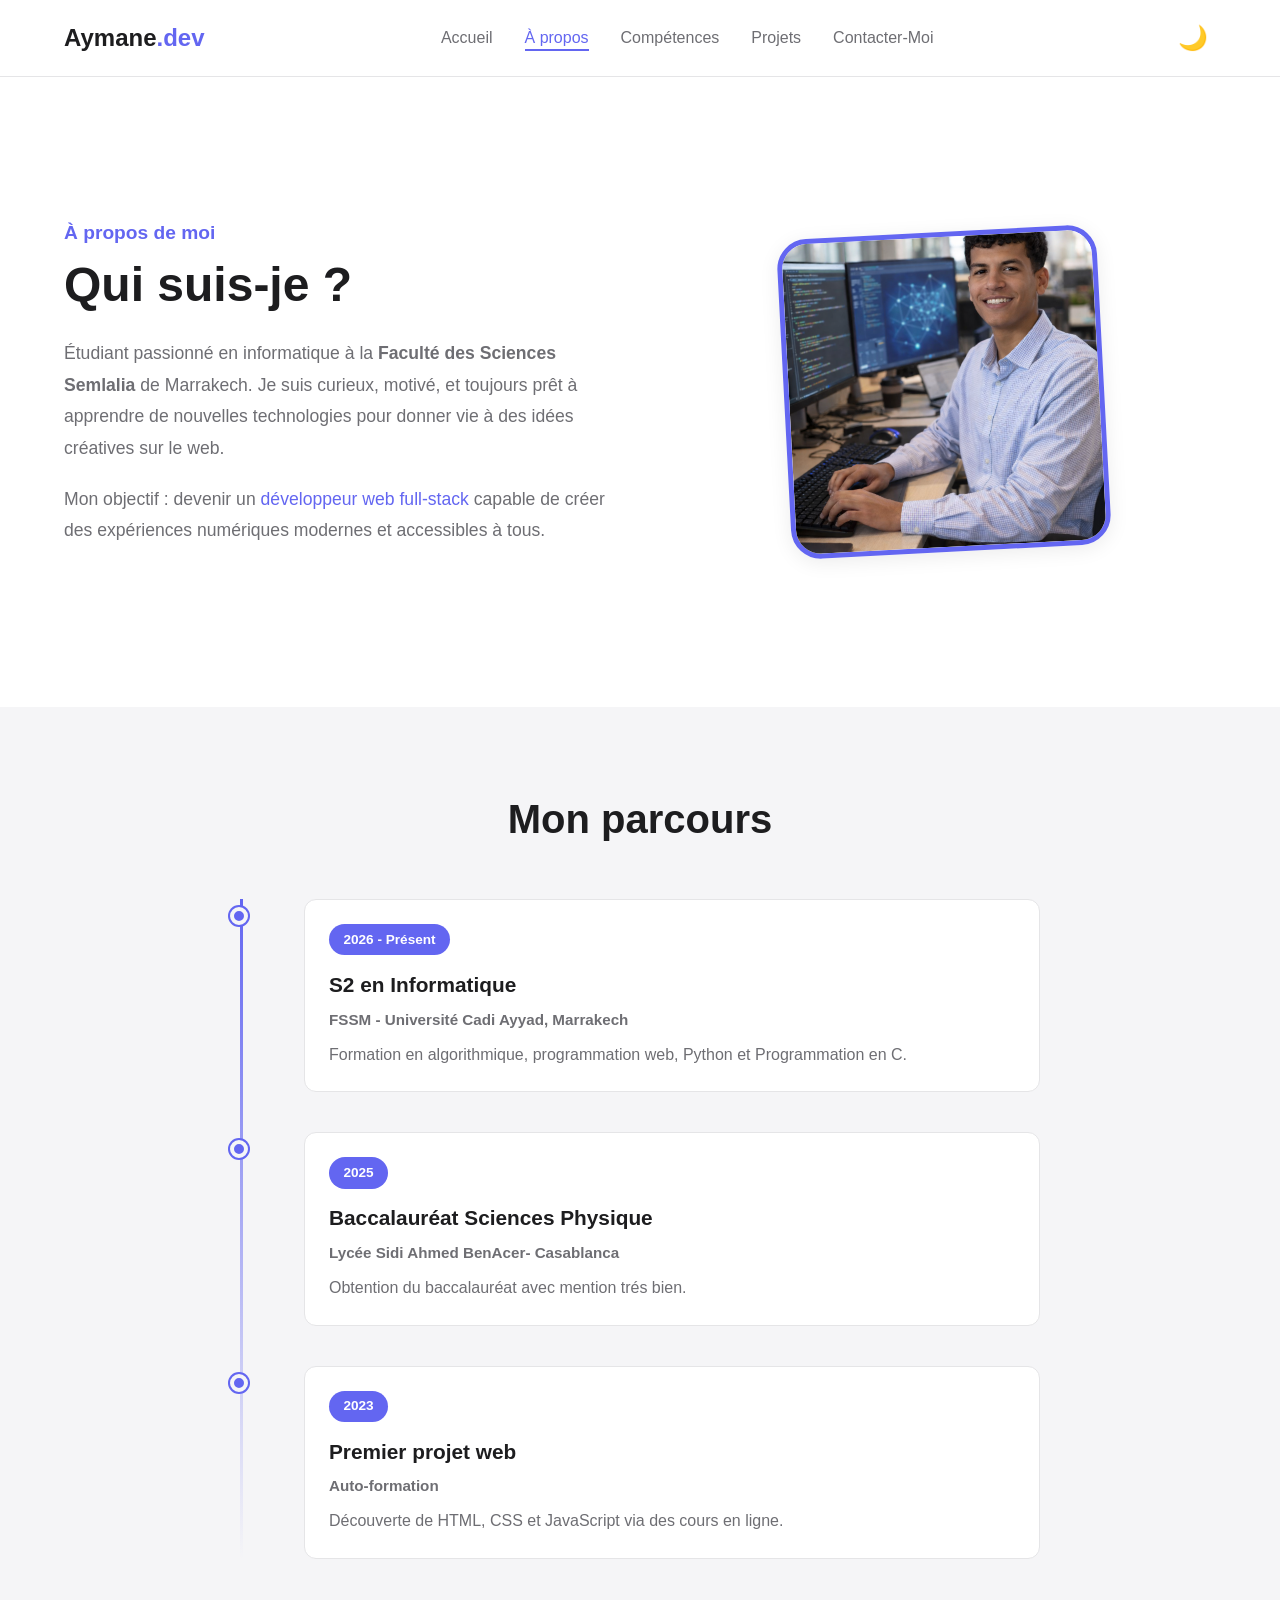
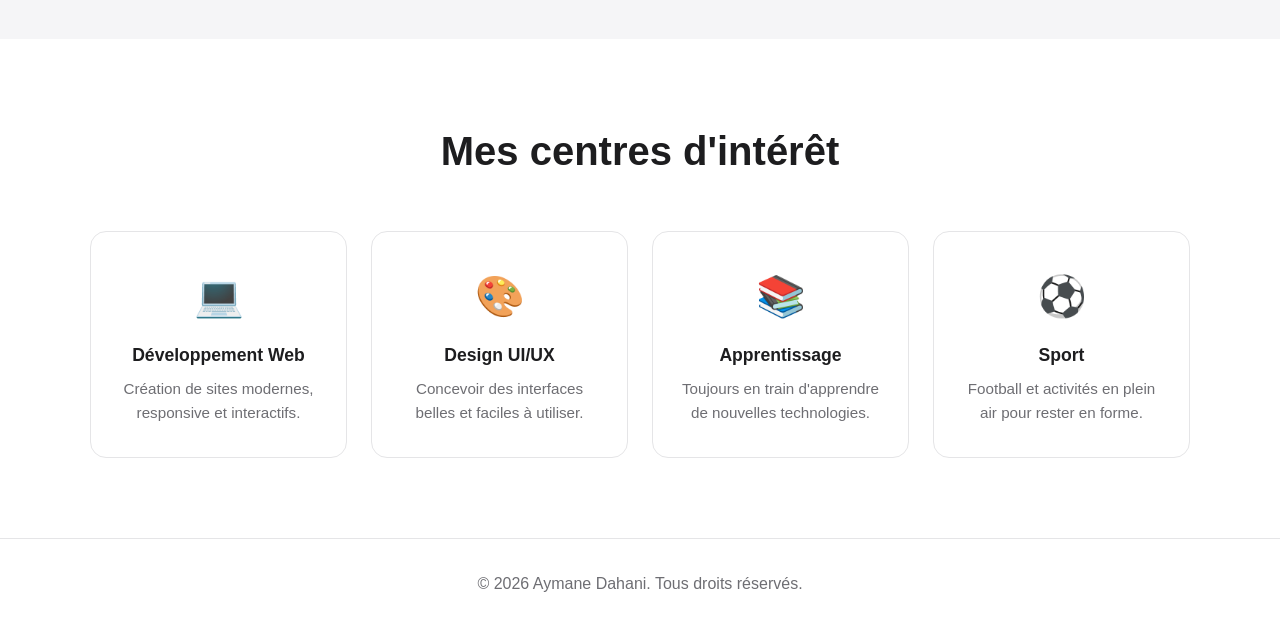
==== about.html @ 60cc04af "Create about page with timeline and interests sections" ====
<!DOCTYPE html>
<html lang="fr">
<head>
    <meta charset="UTF-8">
    <meta name="viewport" content="width=device-width, initial-scale=1.0">
    <meta name="description" content="À propos de Aymane Dahani - Développeur Web">
    <title>À propos | Aymane</title>
    <link rel="stylesheet" href="css/style.css">
</head>
<body>

    <!-- ========== HEADER / NAVIGATION ========== -->
    <header class="header">
        <nav class="navbar">
            <a href="index.html" class="logo">Aymane<span>.dev</span></a>

            <button class="burger" id="burger" aria-label="Menu">
                <span></span>
                <span></span>
                <span></span>
            </button>

            <ul class="nav-links" id="navLinks">
                <li><a href="index.html">Accueil</a></li>
                <li><a href="about.html" class="active">À propos</a></li>
                <li><a href="skills.html">Compétences</a></li>
                <li><a href="projects.html">Projets</a></li>
                <li><a href="contact.html">Contacter-Moi</a></li>
            </ul>

            <button class="theme-toggle" id="themeToggle" aria-label="Changer le thème">🌙</button>
        </nav>
    </header>

    <!-- ========== SECTION ABOUT HERO ========== -->
    <section class="about-hero">
        <div class="about-hero-content">
            <p class="hero-greeting">À propos de moi</p>
            <h1 class="about-title">Qui suis-je ?</h1>
            <p class="about-description">
                Étudiant passionné en informatique à la <strong>Faculté des Sciences Semlalia</strong> 
                de Marrakech. Je suis curieux, motivé, et toujours prêt à apprendre 
                de nouvelles technologies pour donner vie à des idées créatives sur le web.
            </p>
            <p class="about-description">
                Mon objectif : devenir un <span class="highlight">développeur web full-stack</span> 
                capable de créer des expériences numériques modernes et accessibles à tous.
            </p>
        </div>
        <div class="about-image-wrapper">
            <img src="images/profile.png" alt="Aymane Dahani" class="about-photo">
        </div>
    </section>

    <!-- ========== SECTION TIMELINE / PARCOURS ========== -->
    <section class="timeline-section">
        <h2 class="section-title">Mon parcours</h2>
        
        <div class="timeline">
            <!-- Item 1 -->
            <div class="timeline-item">
                <div class="timeline-dot"></div>
                <div class="timeline-content">
                    <span class="timeline-date">2026 - Présent</span>
                    <h3>S2 en Informatique</h3>
                    <p class="timeline-place">FSSM - Université Cadi Ayyad, Marrakech</p>
                    <p>Formation en algorithmique, programmation web, Python et Programmation en C.</p>
                </div>
            </div>

            <!-- Item 2 -->
            <div class="timeline-item">
                <div class="timeline-dot"></div>
                <div class="timeline-content">
                    <span class="timeline-date">2025</span>
                    <h3>Baccalauréat Sciences Physique</h3>
                    <p class="timeline-place">Lycée Sidi Ahmed BenAcer- Casablanca</p>
                    <p>Obtention du baccalauréat avec mention trés bien.</p>
                </div>
            </div>

            <!-- Item 3 -->
            <div class="timeline-item">
                <div class="timeline-dot"></div>
                <div class="timeline-content">
                    <span class="timeline-date">2023</span>
                    <h3>Premier projet web</h3>
                    <p class="timeline-place">Auto-formation</p>
                    <p>Découverte de HTML, CSS et JavaScript via des cours en ligne.</p>
                </div>
            </div>
        </div>
    </section>

    <!-- ========== SECTION CENTRES D'INTÉRÊT ========== -->
    <section class="interests-section">
        <h2 class="section-title">Mes centres d'intérêt</h2>
        <div class="interests-grid">
            <div class="interest-card">
                <div class="interest-icon">💻</div>
                <h3>Développement Web</h3>
                <p>Création de sites modernes, responsive et interactifs.</p>
            </div>
            <div class="interest-card">
                <div class="interest-icon">🎨</div>
                <h3>Design UI/UX</h3>
                <p>Concevoir des interfaces belles et faciles à utiliser.</p>
            </div>
            <div class="interest-card">
                <div class="interest-icon">📚</div>
                <h3>Apprentissage</h3>
                <p>Toujours en train d'apprendre de nouvelles technologies.</p>
            </div>
            <div class="interest-card">
                <div class="interest-icon">⚽</div>
                <h3>Sport</h3>
                <p>Football et activités en plein air pour rester en forme.</p>
            </div>
        </div>
    </section>

    <!-- ========== FOOTER ========== -->
    <footer class="footer">
        <p>&copy; 2026 Aymane Dahani. Tous droits réservés.</p>
    </footer>

    <!-- Lien vers le fichier JavaScript -->
    <script src="js/script.js"></script>

</body>
</html>
---- css/style.css ----
/* ============================================
   VARIABLES CSS (Light Mode par défaut)
   ============================================ */
:root {
    --bg-primary: #ffffff;
    --bg-secondary: #f5f5f7;
    --text-primary: #1d1d1f;
    --text-secondary: #6e6e73;
    --accent: #6366f1;
    --accent-hover: #4f46e5;
    --border: #e5e5e7;
    --shadow: 0 4px 20px rgba(0, 0, 0, 0.08);
}


/* Variables pour le mode sombre */
[data-theme="dark"] {
    --bg-primary: #0f0f1a;
    --bg-secondary: #1a1a2e;
    --text-primary: #f5f5f7;
    --text-secondary: #a1a1aa;
    --accent: #818cf8;
    --accent-hover: #6366f1;
    --border: #27272a;
    --shadow: 0 4px 20px rgba(0, 0, 0, 0.4);
}



/* ============================================
   RESET & STYLE DE BASE
   ============================================ */

* {
    margin: 0;
    padding: 0;
    box-sizing: border-box;
}

html {
    scroll-behavior: smooth;
}

body {
    font-family: -apple-system, BlinkMacSystemFont, 'Segoe UI', Roboto, sans-serif;
    background-color: var(--bg-primary);
    color: var(--text-primary);
    line-height: 1.6;
    transition: background-color 0.3s ease, color 0.3s ease;
}

a {
    text-decoration: none;
    color: inherit;
}

ul {
    list-style: none;
}

img {
    max-width: 100%;
    display: block;
}   

.profile-photo {
    width: 350px;
    height: 350px;
    border-radius: 50%;
    object-fit: cover;
    border: 5px solid var(--accent);
    box-shadow: var(--shadow);
    animation: float 4s ease-in-out infinite;
}

/* ============================================
   HEADER / NAVIGATION
   ============================================ */
.header {
    position: sticky;
    top: 0;
    background-color: var(--bg-primary);
    border-bottom: 1px solid var(--border);
    z-index: 1000;
}

.navbar {
    display: flex;
    justify-content: space-between;
    align-items: center;
    padding: 1rem 5%;
    max-width: 1400px;
    margin: 0 auto;
}

.logo {
    font-size: 1.5rem;
    font-weight: 700;
    color: var(--text-primary);
}

.logo span {
    color: var(--accent);
}

.nav-links {
    display: flex;
    gap: 2rem;
}

.nav-links a {
    color: var(--text-secondary);
    font-weight: 500;
    transition: color 0.3s ease;
    position: relative;
}

.nav-links a:hover,
.nav-links a.active {
    color: var(--accent);
}

.nav-links a.active::after {
    content: '';
    position: absolute;
    bottom: -5px;
    left: 0;
    width: 100%;
    height: 2px;
    background-color: var(--accent);
}

.theme-toggle {
    background: none;
    border: none;
    font-size: 1.5rem;
    cursor: pointer;
    padding: 0.5rem;
    border-radius: 50%;
    transition: background-color 0.3s ease;
}

.theme-toggle:hover {
    background-color: var(--bg-secondary);
}

/* Burger caché par défaut (visible uniquement sur mobile) */
.burger {
    display: none;
    flex-direction: column;
    background: none;
    border: none;
    cursor: pointer;
    gap: 5px;
}

.burger span {
    width: 25px;
    height: 3px;
    background-color: var(--text-primary);
    border-radius: 2px;
    transition: all 0.3s ease;
}
/* ============================================
   SECTION HERO
   ============================================ */
.hero {
    display: flex;
    align-items: center;
    justify-content: space-between;
    min-height: 85vh;
    padding: 2rem 5%;
    max-width: 1400px;
    margin: 0 auto;
    gap: 3rem;
}

.hero-content {
    flex: 1;
    animation: fadeInLeft 0.8s ease;
}

.hero-greeting {
    color: var(--accent);
    font-size: 1.2rem;
    font-weight: 600;
    margin-bottom: 0.5rem;
}

.hero-name {
    font-size: 3.5rem;
    font-weight: 800;
    line-height: 1.1;
    margin-bottom: 0.5rem;
}

.hero-title {
    font-size: 2.5rem;
    color: var(--text-secondary);
    margin-bottom: 1.5rem;
}

.highlight {
    color: var(--accent);
}

.hero-description {
    font-size: 1.1rem;
    color: var(--text-secondary);
    max-width: 500px;
    margin-bottom: 2rem;
}

.hero-buttons {
    display: flex;
    gap: 1rem;
    flex-wrap: wrap;
}

.btn {
    padding: 0.9rem 2rem;
    border-radius: 50px;
    font-weight: 600;
    transition: all 0.3s ease;
    display: inline-block;
    cursor: pointer;
    border: 2px solid transparent;
}

.btn-primary {
    background-color: var(--accent);
    color: white;
}

.btn-primary:hover {
    background-color: var(--accent-hover);
    transform: translateY(-2px);
    box-shadow: var(--shadow);
}

.btn-secondary {
    border: 2px solid var(--accent);
    color: var(--accent);
}

.btn-secondary:hover {
    background-color: var(--accent);
    color: white;
    transform: translateY(-2px);
}

.hero-image {
    flex: 1;
    display: flex;
    justify-content: center;
    animation: fadeInRight 0.8s ease;
}
/* ============================================
   SECTION SERVICES
   ============================================ */
.services {
    padding: 5rem 5%;
    background-color: var(--bg-secondary);
}

.section-title {
    font-size: 2.5rem;
    text-align: center;
    margin-bottom: 3rem;
    font-weight: 700;
}

.services-grid {
    display: grid;
    grid-template-columns: repeat(auto-fit, minmax(280px, 1fr));
    gap: 2rem;
    max-width: 1200px;
    margin: 0 auto;
}

.service-card {
    background-color: var(--bg-primary);
    padding: 2.5rem 2rem;
    border-radius: 16px;
    text-align: center;
    border: 1px solid var(--border);
    transition: transform 0.3s ease, box-shadow 0.3s ease;
}

.service-card:hover {
    transform: translateY(-8px);
    box-shadow: var(--shadow);
}

.service-icon {
    font-size: 3rem;
    margin-bottom: 1rem;
}

.service-card h3 {
    font-size: 1.3rem;
    margin-bottom: 0.8rem;
}

.service-card p {
    color: var(--text-secondary);
}

/* ============================================
   FOOTER
   ============================================ */
.footer {
    text-align: center;
    padding: 2rem 5%;
    border-top: 1px solid var(--border);
    color: var(--text-secondary);
}

/* ============================================
   ANIMATIONS
   ============================================ */
@keyframes fadeInLeft {
    from { 
        opacity: 0; 
        transform: translateX(-30px); 
    }
    to { 
        opacity: 1; 
        transform: translateX(0); 
    }
}

@keyframes fadeInRight {
    from { 
        opacity: 0; 
        transform: translateX(30px); 
    }
    to { 
        opacity: 1; 
        transform: translateX(0); 
    }
}

@keyframes float {
    0%, 100% { 
        transform: translateY(0); 
    }
    50% { 
        transform: translateY(-20px); 
    }
}
/* ============================================
   ABOUT PAGE - SECTION ABOUT HERO
   ============================================ */
.about-hero {
    display: flex;
    align-items: center;
    justify-content: space-between;
    min-height: 70vh;
    padding: 4rem 5%;
    max-width: 1400px;
    margin: 0 auto;
    gap: 4rem;
}

.about-hero-content {
    flex: 1;
    animation: fadeInLeft 0.8s ease;
}

.about-title {
    font-size: 3rem;
    font-weight: 800;
    margin-bottom: 1.5rem;
    line-height: 1.2;
}

.about-description {
    font-size: 1.1rem;
    color: var(--text-secondary);
    margin-bottom: 1.2rem;
    line-height: 1.8;
}

.about-image-wrapper {
    flex: 1;
    display: flex;
    justify-content: center;
    animation: fadeInRight 0.8s ease;
}

.about-photo {
    width: 320px;
    height: 320px;
    border-radius: 30px;
    object-fit: cover;
    border: 5px solid var(--accent);
    box-shadow: var(--shadow);
    transform: rotate(-3deg);
    transition: transform 0.4s ease;
}

.about-photo:hover {
    transform: rotate(0deg) scale(1.03);
}

/* ============================================
   ABOUT PAGE - SECTION TIMELINE
   ============================================ */
.timeline-section {
    padding: 5rem 5%;
    background-color: var(--bg-secondary);
}

.timeline {
    max-width: 800px;
    margin: 0 auto;
    position: relative;
    padding-left: 2rem;
}

/* Ligne verticale */
.timeline::before {
    content: '';
    position: absolute;
    left: 0;
    top: 0;
    bottom: 0;
    width: 3px;
    background: linear-gradient(to bottom, var(--accent), transparent);
}

.timeline-item {
    position: relative;
    margin-bottom: 2.5rem;
    padding-left: 2rem;
}

.timeline-item:last-child {
    margin-bottom: 0;
}

/* Points sur timeline */
.timeline-dot {
    position: absolute;
    left: -2.6rem;
    top: 0.5rem;
    width: 18px;
    height: 18px;
    border-radius: 50%;
    background-color: var(--accent);
    border: 4px solid var(--bg-secondary);
    box-shadow: 0 0 0 2px var(--accent);
}

.timeline-content {
    background-color: var(--bg-primary);
    padding: 1.5rem;
    border-radius: 12px;
    border: 1px solid var(--border);
    transition: transform 0.3s ease, box-shadow 0.3s ease;
}

.timeline-content:hover {
    transform: translateX(8px);
    box-shadow: var(--shadow);
}

.timeline-date {
    display: inline-block;
    background-color: var(--accent);
    color: white;
    padding: 0.3rem 0.9rem;
    border-radius: 20px;
    font-size: 0.85rem;
    font-weight: 600;
    margin-bottom: 0.8rem;
}

.timeline-content h3 {
    font-size: 1.3rem;
    margin-bottom: 0.4rem;
}

.timeline-place {
    color: var(--accent);
    font-weight: 600;
    font-size: 0.95rem;
    margin-bottom: 0.6rem;
}

.timeline-content p {
    color: var(--text-secondary);
}

/* ============================================
   ABOUT PAGE - SECTION CENTRES D'INTÉRÊT
   ============================================ */
.interests-section {
    padding: 5rem 5%;
}

.interests-grid {
    display: grid;
    grid-template-columns: repeat(auto-fit, minmax(220px, 1fr));
    gap: 1.5rem;
    max-width: 1100px;
    margin: 0 auto;
}

.interest-card {
    background-color: var(--bg-primary);
    padding: 2rem 1.5rem;
    border-radius: 16px;
    text-align: center;
    border: 1px solid var(--border);
    transition: all 0.3s ease;
}

.interest-card:hover {
    transform: translateY(-5px);
    border-color: var(--accent);
    box-shadow: var(--shadow);
}

.interest-icon {
    font-size: 2.5rem;
    margin-bottom: 0.8rem;
}

.interest-card h3 {
    font-size: 1.1rem;
    margin-bottom: 0.5rem;
}

.interest-card p {
    color: var(--text-secondary);
    font-size: 0.95rem;
}
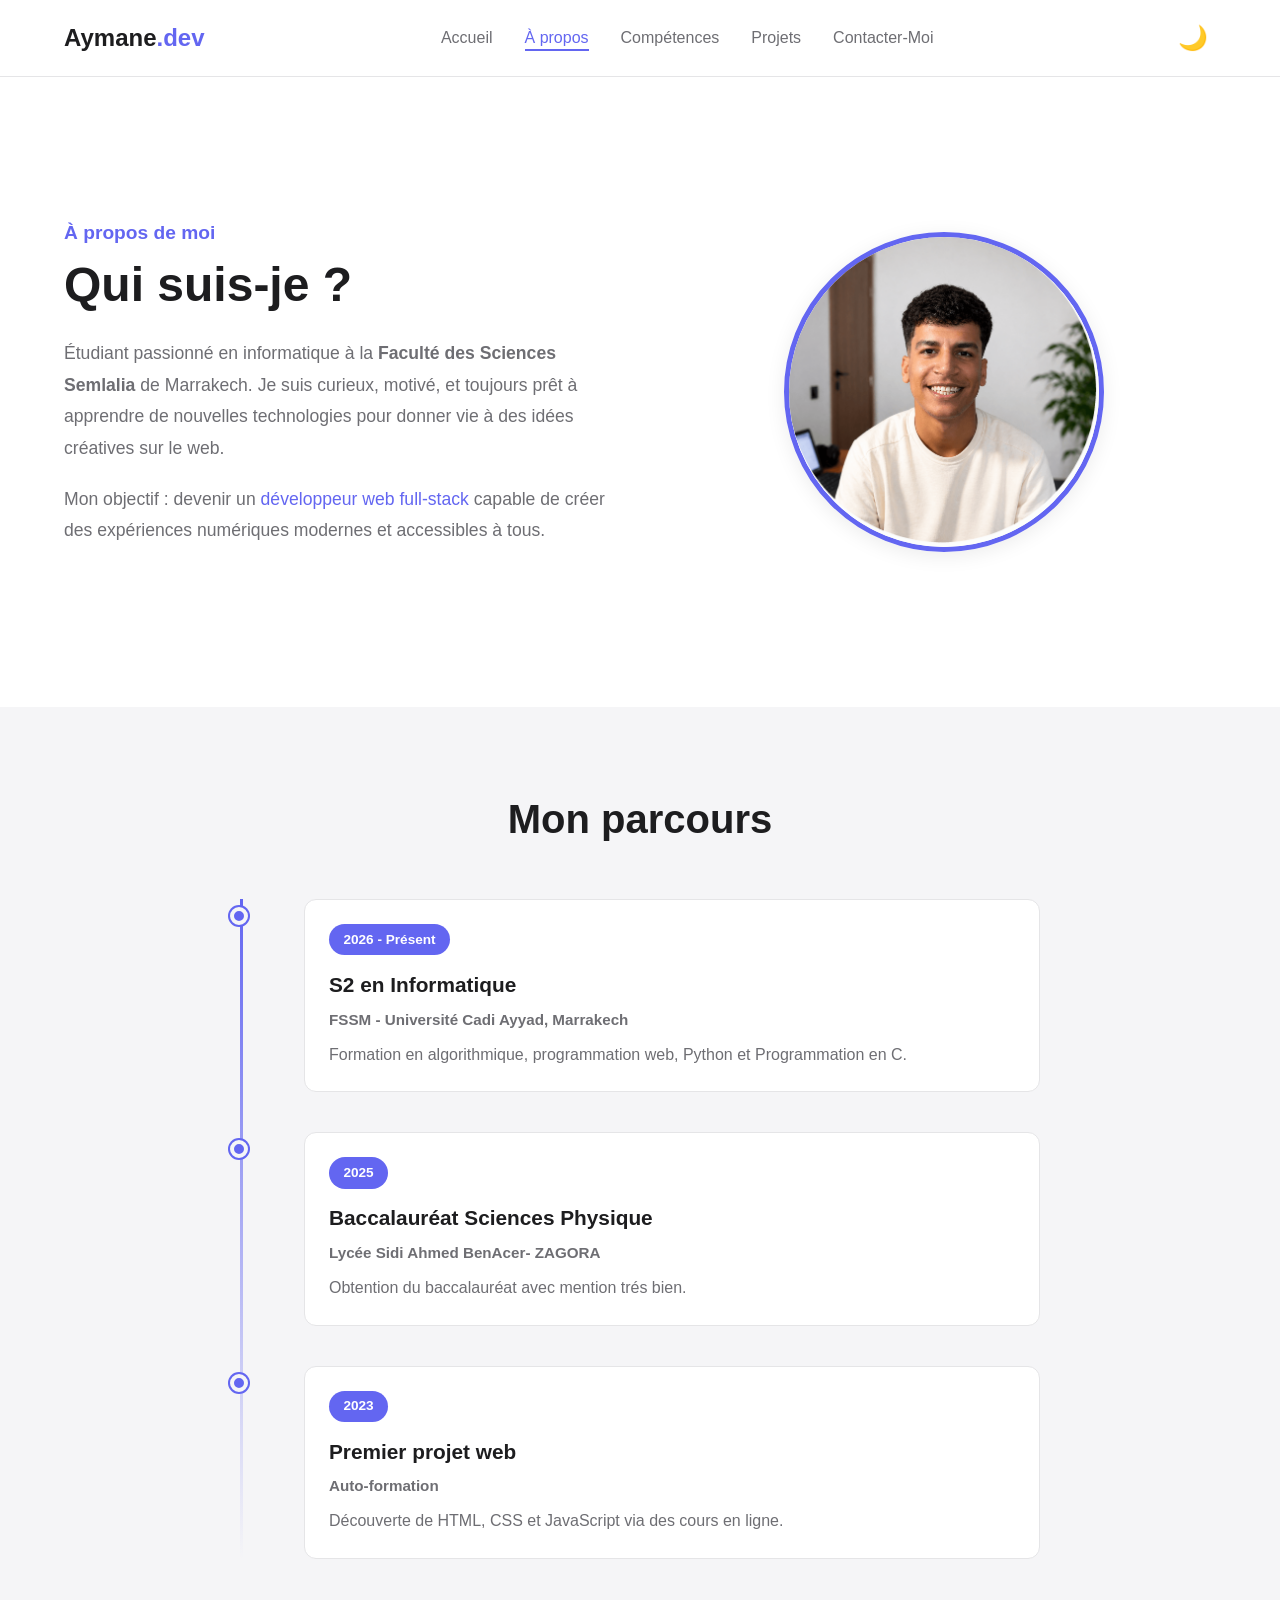
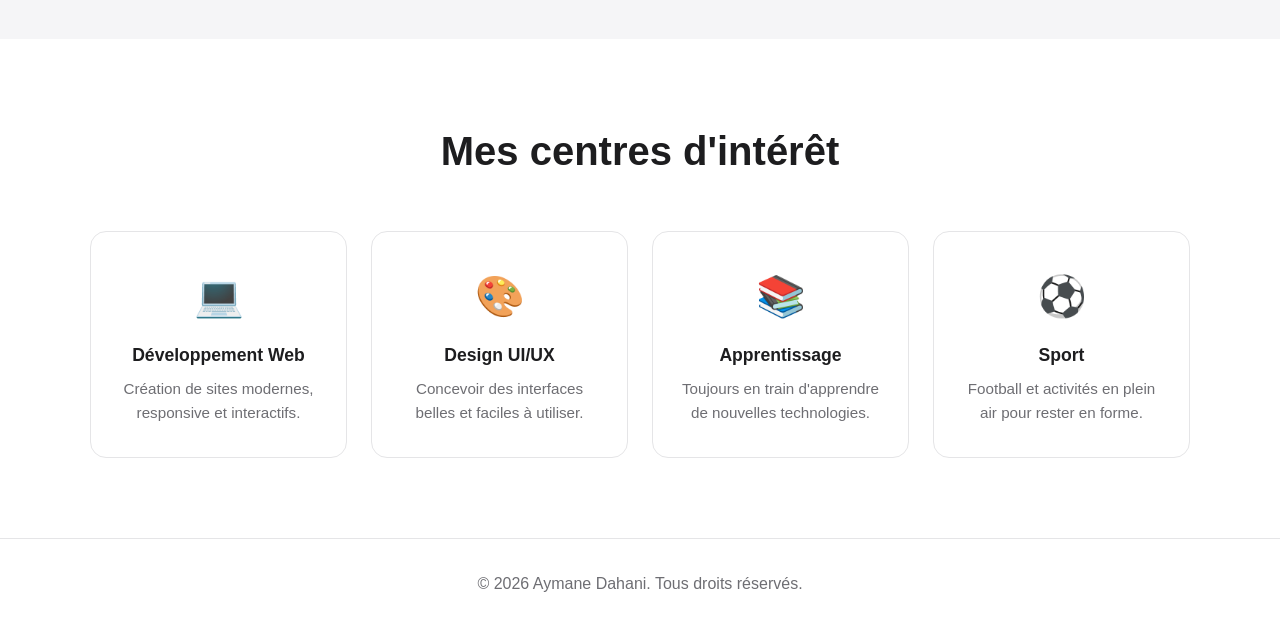
==== commit 8c2bc431: "Update profile photo, improve about page and add social links" ====
--- a/about.html
+++ b/about.html
@@ -48,7 +48,7 @@
             </p>
         </div>
         <div class="about-image-wrapper">
-            <img src="images/profile.png" alt="Aymane Dahani" class="about-photo">
+            <img src="images/profil.png" alt="Aymane Dahani" class="about-photo">
         </div>
     </section>
 
@@ -74,7 +74,7 @@
                 <div class="timeline-content">
                     <span class="timeline-date">2025</span>
                     <h3>Baccalauréat Sciences Physique</h3>
-                    <p class="timeline-place">Lycée Sidi Ahmed BenAcer- Casablanca</p>
+                    <p class="timeline-place">Lycée Sidi Ahmed BenAcer- ZAGORA</p>
                     <p>Obtention du baccalauréat avec mention trés bien.</p>
                 </div>
             </div>
--- a/css/style.css
+++ b/css/style.css
@@ -392,16 +392,15 @@
 .about-photo {
     width: 320px;
     height: 320px;
-    border-radius: 30px;
+    border-radius: 50%;
     object-fit: cover;
     border: 5px solid var(--accent);
     box-shadow: var(--shadow);
-    transform: rotate(-3deg);
     transition: transform 0.4s ease;
 }
 
 .about-photo:hover {
-    transform: rotate(0deg) scale(1.03);
+    transform: scale(1.05);
 }
 
 /* ============================================
@@ -536,4 +535,730 @@
 .interest-card p {
     color: var(--text-secondary);
     font-size: 0.95rem;
+}
+/* ============================================
+   SKILLS PAGE - HERO
+   ============================================ */
+.skills-hero {
+    text-align: center;
+    padding: 5rem 5% 3rem;
+    max-width: 800px;
+    margin: 0 auto;
+    animation: fadeInLeft 0.8s ease;
+}
+
+.skills-main-title {
+    font-size: 3rem;
+    font-weight: 800;
+    margin: 0.5rem 0 1.2rem;
+    line-height: 1.2;
+}
+
+.skills-subtitle {
+    font-size: 1.1rem;
+    color: var(--text-secondary);
+    line-height: 1.7;
+}
+
+/* ============================================
+   SKILLS PAGE - COMPÉTENCES TECHNIQUES
+   ============================================ */
+.skills-section {
+    padding: 4rem 5%;
+    max-width: 900px;
+    margin: 0 auto;
+}
+
+.skills-container {
+    display: flex;
+    flex-direction: column;
+    gap: 1.8rem;
+    margin-top: 2rem;
+}
+
+.skill-item {
+    width: 100%;
+}
+
+.skill-info {
+    display: flex;
+    justify-content: space-between;
+    margin-bottom: 0.6rem;
+}
+
+.skill-name {
+    font-size: 1.05rem;
+    font-weight: 600;
+    color: var(--text-primary);
+}
+
+.skill-percent {
+    font-size: 1rem;
+    font-weight: 700;
+    color: var(--accent);
+}
+
+.skill-bar {
+    width: 100%;
+    height: 12px;
+    background-color: var(--bg-secondary);
+    border-radius: 10px;
+    overflow: hidden;
+    border: 1px solid var(--border);
+}
+
+.skill-progress {
+    height: 100%;
+    background: linear-gradient(90deg, var(--accent), #ec4899);
+    border-radius: 10px;
+    width: 0;
+    transition: width 1.5s ease-in-out;
+}
+
+/* ============================================
+   SKILLS PAGE - OUTILS
+   ============================================ */
+.tools-section {
+    padding: 5rem 5%;
+    background-color: var(--bg-secondary);
+}
+
+.tools-grid {
+    display: grid;
+    grid-template-columns: repeat(auto-fit, minmax(200px, 1fr));
+    gap: 1.5rem;
+    max-width: 1100px;
+    margin: 0 auto;
+}
+
+.tool-card {
+    background-color: var(--bg-primary);
+    padding: 2rem 1rem;
+    border-radius: 16px;
+    text-align: center;
+    border: 1px solid var(--border);
+    transition: all 0.3s ease;
+}
+
+.tool-card:hover {
+    transform: translateY(-6px) scale(1.02);
+    border-color: var(--accent);
+    box-shadow: var(--shadow);
+}
+
+.tool-icon {
+    font-size: 2.8rem;
+    margin-bottom: 0.8rem;
+}
+
+.tool-card h3 {
+    font-size: 1.1rem;
+    margin-bottom: 0.4rem;
+}
+
+.tool-card p {
+    color: var(--text-secondary);
+    font-size: 0.9rem;
+}
+
+/* ============================================
+   SKILLS PAGE - SOFT SKILLS
+   ============================================ */
+.soft-skills-section {
+    padding: 5rem 5%;
+}
+
+.soft-skills-grid {
+    display: grid;
+    grid-template-columns: repeat(auto-fit, minmax(240px, 1fr));
+    gap: 1.5rem;
+    max-width: 1100px;
+    margin: 0 auto;
+}
+
+.soft-skill-card {
+    background-color: var(--bg-primary);
+    padding: 2.2rem 1.5rem;
+    border-radius: 16px;
+    text-align: center;
+    border: 1px solid var(--border);
+    transition: all 0.3s ease;
+}
+
+.soft-skill-card:hover {
+    transform: translateY(-5px);
+    border-color: var(--accent);
+    box-shadow: var(--shadow);
+}
+
+.soft-skill-icon {
+    font-size: 2.5rem;
+    margin-bottom: 0.8rem;
+}
+
+.soft-skill-card h3 {
+    font-size: 1.15rem;
+    margin-bottom: 0.6rem;
+}
+
+.soft-skill-card p {
+    color: var(--text-secondary);
+    font-size: 0.95rem;
+    line-height: 1.6;
+}
+/* ============================================
+   PROJECTS PAGE - HERO
+   ============================================ */
+.projects-hero {
+    text-align: center;
+    padding: 5rem 5% 2rem;
+    max-width: 800px;
+    margin: 0 auto;
+    animation: fadeInLeft 0.8s ease;
+}
+
+.projects-main-title {
+    font-size: 3rem;
+    font-weight: 800;
+    margin: 0.5rem 0 1.2rem;
+    line-height: 1.2;
+}
+
+.projects-subtitle {
+    font-size: 1.1rem;
+    color: var(--text-secondary);
+    line-height: 1.7;
+}
+
+/* ============================================
+   PROJECTS PAGE - FILTRES
+   ============================================ */
+.filters-section {
+    padding: 2rem 5%;
+}
+
+.filters {
+    display: flex;
+    justify-content: center;
+    gap: 1rem;
+    flex-wrap: wrap;
+    max-width: 800px;
+    margin: 0 auto;
+}
+
+.filter-btn {
+    padding: 0.7rem 1.5rem;
+    border: 2px solid var(--border);
+    background-color: var(--bg-primary);
+    color: var(--text-secondary);
+    border-radius: 50px;
+    font-weight: 600;
+    cursor: pointer;
+    font-size: 0.95rem;
+    transition: all 0.3s ease;
+}
+
+.filter-btn:hover {
+    border-color: var(--accent);
+    color: var(--accent);
+    transform: translateY(-2px);
+}
+
+.filter-btn.active {
+    background-color: var(--accent);
+    border-color: var(--accent);
+    color: white;
+    box-shadow: var(--shadow);
+}
+
+/* ============================================
+   PROJECTS PAGE - GRID
+   ============================================ */
+.projects-section {
+    padding: 3rem 5% 5rem;
+}
+
+.projects-grid {
+    display: grid;
+    grid-template-columns: repeat(auto-fit, minmax(300px, 1fr));
+    gap: 2rem;
+    max-width: 1200px;
+    margin: 0 auto;
+}
+
+.project-card {
+    background-color: var(--bg-primary);
+    border-radius: 16px;
+    overflow: hidden;
+    border: 1px solid var(--border);
+    transition: all 0.3s ease;
+    animation: fadeInLeft 0.5s ease;
+}
+
+.project-card:hover {
+    transform: translateY(-8px);
+    border-color: var(--accent);
+    box-shadow: var(--shadow);
+}
+
+.project-card.hidden {
+    display: none;
+}
+
+.project-image {
+    width: 100%;
+    height: 180px;
+    background: linear-gradient(135deg, var(--accent), #ec4899);
+    display: flex;
+    align-items: center;
+    justify-content: center;
+}
+
+.project-emoji {
+    font-size: 5rem;
+}
+
+.project-content {
+    padding: 1.5rem;
+}
+
+.project-content h3 {
+    font-size: 1.3rem;
+    margin-bottom: 0.6rem;
+}
+
+.project-content p {
+    color: var(--text-secondary);
+    font-size: 0.95rem;
+    margin-bottom: 1rem;
+    line-height: 1.6;
+}
+
+.project-tags {
+    display: flex;
+    gap: 0.5rem;
+    flex-wrap: wrap;
+    margin-bottom: 1.2rem;
+}
+
+.tag {
+    background-color: var(--bg-secondary);
+    color: var(--accent);
+    padding: 0.3rem 0.8rem;
+    border-radius: 20px;
+    font-size: 0.8rem;
+    font-weight: 600;
+    border: 1px solid var(--border);
+}
+
+.project-link {
+    color: var(--accent);
+    font-weight: 600;
+    font-size: 0.95rem;
+    transition: color 0.3s ease;
+}
+
+.project-link:hover {
+    color: var(--accent-hover);
+}
+/* ============================================
+   CONTACT PAGE - HERO
+   ============================================ */
+.contact-hero {
+    text-align: center;
+    padding: 5rem 5% 3rem;
+    max-width: 800px;
+    margin: 0 auto;
+    animation: fadeInLeft 0.8s ease;
+}
+
+.contact-main-title {
+    font-size: 3rem;
+    font-weight: 800;
+    margin: 0.5rem 0 1.2rem;
+    line-height: 1.2;
+}
+
+.contact-subtitle {
+    font-size: 1.1rem;
+    color: var(--text-secondary);
+    line-height: 1.7;
+}
+
+/* ============================================
+   CONTACT PAGE - CONTENT
+   ============================================ */
+.contact-content {
+    padding: 3rem 5% 5rem;
+}
+
+.contact-wrapper {
+    display: grid;
+    grid-template-columns: 1fr 1.5fr;
+    gap: 3rem;
+    max-width: 1200px;
+    margin: 0 auto;
+}
+
+/* INFO À GAUCHE */
+.contact-info {
+    background-color: var(--bg-secondary);
+    padding: 2.5rem 2rem;
+    border-radius: 16px;
+}
+
+.contact-info-title {
+    font-size: 1.5rem;
+    margin-bottom: 0.6rem;
+}
+
+.contact-info-text {
+    color: var(--text-secondary);
+    margin-bottom: 1.8rem;
+    font-size: 0.95rem;
+}
+
+.info-item {
+    display: flex;
+    align-items: center;
+    gap: 1rem;
+    margin-bottom: 1.5rem;
+    padding: 1rem;
+    background-color: var(--bg-primary);
+    border-radius: 12px;
+    border: 1px solid var(--border);
+    transition: transform 0.3s ease;
+}
+
+.info-item:hover {
+    transform: translateX(5px);
+}
+
+.info-icon {
+    font-size: 1.8rem;
+    flex-shrink: 0;
+}
+
+.info-details h3 {
+    font-size: 0.95rem;
+    margin-bottom: 0.2rem;
+}
+
+.info-details p {
+    color: var(--text-secondary);
+    font-size: 0.9rem;
+    word-break: break-word;
+}
+
+/* SOCIAL LINKS */
+.social-links {
+    margin-top: 2rem;
+}
+
+.social-title {
+    font-size: 1rem;
+    margin-bottom: 1rem;
+}
+
+.social-icons {
+    display: flex;
+    gap: 0.8rem;
+}
+
+.social-link {
+    width: 45px;
+    height: 45px;
+    background-color: var(--bg-primary);
+    border: 1px solid var(--border);
+    border-radius: 50%;
+    display: flex;
+    align-items: center;
+    justify-content: center;
+    font-size: 1.3rem;
+    transition: all 0.3s ease;
+}
+
+.social-link:hover {
+    background-color: var(--accent);
+    border-color: var(--accent);
+    transform: translateY(-3px);
+}
+
+/* FORMULAIRE À DROITE */
+.contact-form-wrapper {
+    background-color: var(--bg-primary);
+    padding: 2.5rem 2rem;
+    border-radius: 16px;
+    border: 1px solid var(--border);
+}
+
+.contact-form-title {
+    font-size: 1.5rem;
+    margin-bottom: 1.5rem;
+}
+
+.form-group {
+    margin-bottom: 1.3rem;
+}
+
+.form-group label {
+    display: block;
+    margin-bottom: 0.5rem;
+    font-weight: 600;
+    font-size: 0.95rem;
+    color: var(--text-primary);
+}
+
+.form-group input,
+.form-group textarea {
+    width: 100%;
+    padding: 0.85rem 1rem;
+    background-color: var(--bg-secondary);
+    border: 2px solid var(--border);
+    border-radius: 10px;
+    color: var(--text-primary);
+    font-size: 1rem;
+    font-family: inherit;
+    transition: all 0.3s ease;
+}
+
+.form-group input:focus,
+.form-group textarea:focus {
+    outline: none;
+    border-color: var(--accent);
+    background-color: var(--bg-primary);
+}
+
+.form-group input.error,
+.form-group textarea.error {
+    border-color: #ef4444;
+}
+
+.form-group textarea {
+    resize: vertical;
+    min-height: 120px;
+}
+
+.error-message {
+    display: block;
+    color: #ef4444;
+    font-size: 0.85rem;
+    margin-top: 0.4rem;
+    min-height: 20px;
+}
+
+.submit-btn {
+    width: 100%;
+    margin-top: 0.5rem;
+    padding: 1rem;
+    font-size: 1rem;
+    border: none;
+}
+
+.success-message {
+    display: none;
+    background-color: #10b981;
+    color: white;
+    padding: 1rem;
+    border-radius: 10px;
+    text-align: center;
+    margin-top: 1rem;
+    font-weight: 600;
+}
+
+.success-message.show {
+    display: block;
+    animation: fadeInLeft 0.5s ease;
+}
+/* ============================================
+   ============================================
+   RESPONSIVE DESIGN - MEDIA QUERIES
+   ============================================
+   ============================================ */
+
+/* ============================================
+   TABLETTE (max 968px)
+   ============================================ */
+@media (max-width: 968px) {
+
+    /* HERO (page accueil) */
+    .hero {
+        flex-direction: column;
+        text-align: center;
+        min-height: auto;
+        padding: 3rem 5%;
+    }
+
+    .hero-name { font-size: 2.5rem; }
+    .hero-title { font-size: 1.8rem; }
+    .hero-buttons { justify-content: center; }
+    .hero-description { margin: 0 auto 2rem; }
+    .profile-photo { width: 280px; height: 280px; }
+
+    /* ABOUT HERO */
+    .about-hero {
+        flex-direction: column;
+        text-align: center;
+        gap: 2rem;
+    }
+
+    .about-photo { width: 280px; height: 280px; }
+
+    /* CONTACT - 1 colonne au lieu de 2 */
+    .contact-wrapper {
+        grid-template-columns: 1fr;
+    }
+
+    /* TIMELINE plus compacte */
+    .timeline { padding-left: 1.5rem; }
+    .timeline-item { padding-left: 1.5rem; }
+    .timeline-dot { left: -2rem; }
+}
+
+/* ============================================
+   MOBILE (max 768px)
+   ============================================ */
+@media (max-width: 768px) {
+
+    /* MENU BURGER affiché */
+    .burger { display: flex; }
+
+    /* Navigation cachée par défaut sur mobile */
+    .nav-links {
+        position: fixed;
+        top: 70px;
+        left: -100%;
+        width: 100%;
+        height: calc(100vh - 70px);
+        background-color: var(--bg-primary);
+        flex-direction: column;
+        align-items: center;
+        justify-content: flex-start;
+        padding-top: 3rem;
+        gap: 2rem;
+        transition: left 0.3s ease;
+        z-index: 999;
+    }
+
+    /* Menu visible quand classe "active" */
+    .nav-links.active {
+        left: 0;
+    }
+
+    /* Animation du burger en X quand actif */
+    .burger.active span:nth-child(1) {
+        transform: rotate(45deg) translate(5px, 5px);
+    }
+
+    .burger.active span:nth-child(2) {
+        opacity: 0;
+    }
+
+    .burger.active span:nth-child(3) {
+        transform: rotate(-45deg) translate(7px, -7px);
+    }
+
+    /* TITRES PLUS PETITS */
+    .hero-name { font-size: 2rem; }
+    .hero-title { font-size: 1.4rem; }
+    .section-title { font-size: 1.8rem; }
+    .about-title,
+    .skills-main-title,
+    .projects-main-title,
+    .contact-main-title {
+        font-size: 2rem;
+    }
+
+    /* HERO mobile */
+    .profile-photo { width: 220px; height: 220px; }
+    .about-photo { width: 220px; height: 220px; }
+
+    /* SECTIONS padding réduit */
+    .services,
+    .timeline-section,
+    .interests-section,
+    .skills-section,
+    .tools-section,
+    .projects-section,
+    .contact-content {
+        padding: 3rem 5%;
+    }
+
+    /* SERVICES en 1 colonne */
+    .services-grid,
+    .interests-grid,
+    .tools-grid,
+    .soft-skills-grid {
+        grid-template-columns: 1fr;
+    }
+
+    /* PROJECTS en 1 colonne */
+    .projects-grid {
+        grid-template-columns: 1fr;
+    }
+
+    /* FILTRES sur mobile */
+    .filters {
+        gap: 0.5rem;
+    }
+
+    .filter-btn {
+        padding: 0.6rem 1rem;
+        font-size: 0.85rem;
+    }
+
+    /* CONTACT FORM padding réduit */
+    .contact-form-wrapper,
+    .contact-info {
+        padding: 1.8rem 1.2rem;
+    }
+
+    /* TIMELINE compacte */
+    .timeline-content { padding: 1rem; }
+    .timeline-content h3 { font-size: 1.1rem; }
+}
+
+/* ============================================
+   PETIT MOBILE (max 480px)
+   ============================================ */
+@media (max-width: 480px) {
+
+    .hero-name { font-size: 1.7rem; }
+    .hero-title { font-size: 1.2rem; }
+    .section-title { font-size: 1.5rem; }
+    .about-title,
+    .skills-main-title,
+    .projects-main-title,
+    .contact-main-title {
+        font-size: 1.7rem;
+    }
+
+    /* Navbar plus compact */
+    .navbar {
+        padding: 1rem 4%;
+    }
+
+    .logo {
+        font-size: 1.2rem;
+    }
+
+    /* Photos plus petites */
+    .profile-photo { width: 180px; height: 180px; }
+    .about-photo { width: 200px; height: 200px; }
+
+    /* Boutons plus petits */
+    .btn {
+        padding: 0.7rem 1.5rem;
+        font-size: 0.9rem;
+    }
+
+    /* Filtres en colonne */
+    .filters {
+        flex-direction: column;
+        align-items: stretch;
+    }
+
+    .filter-btn {
+        width: 100%;
+    }
 }
